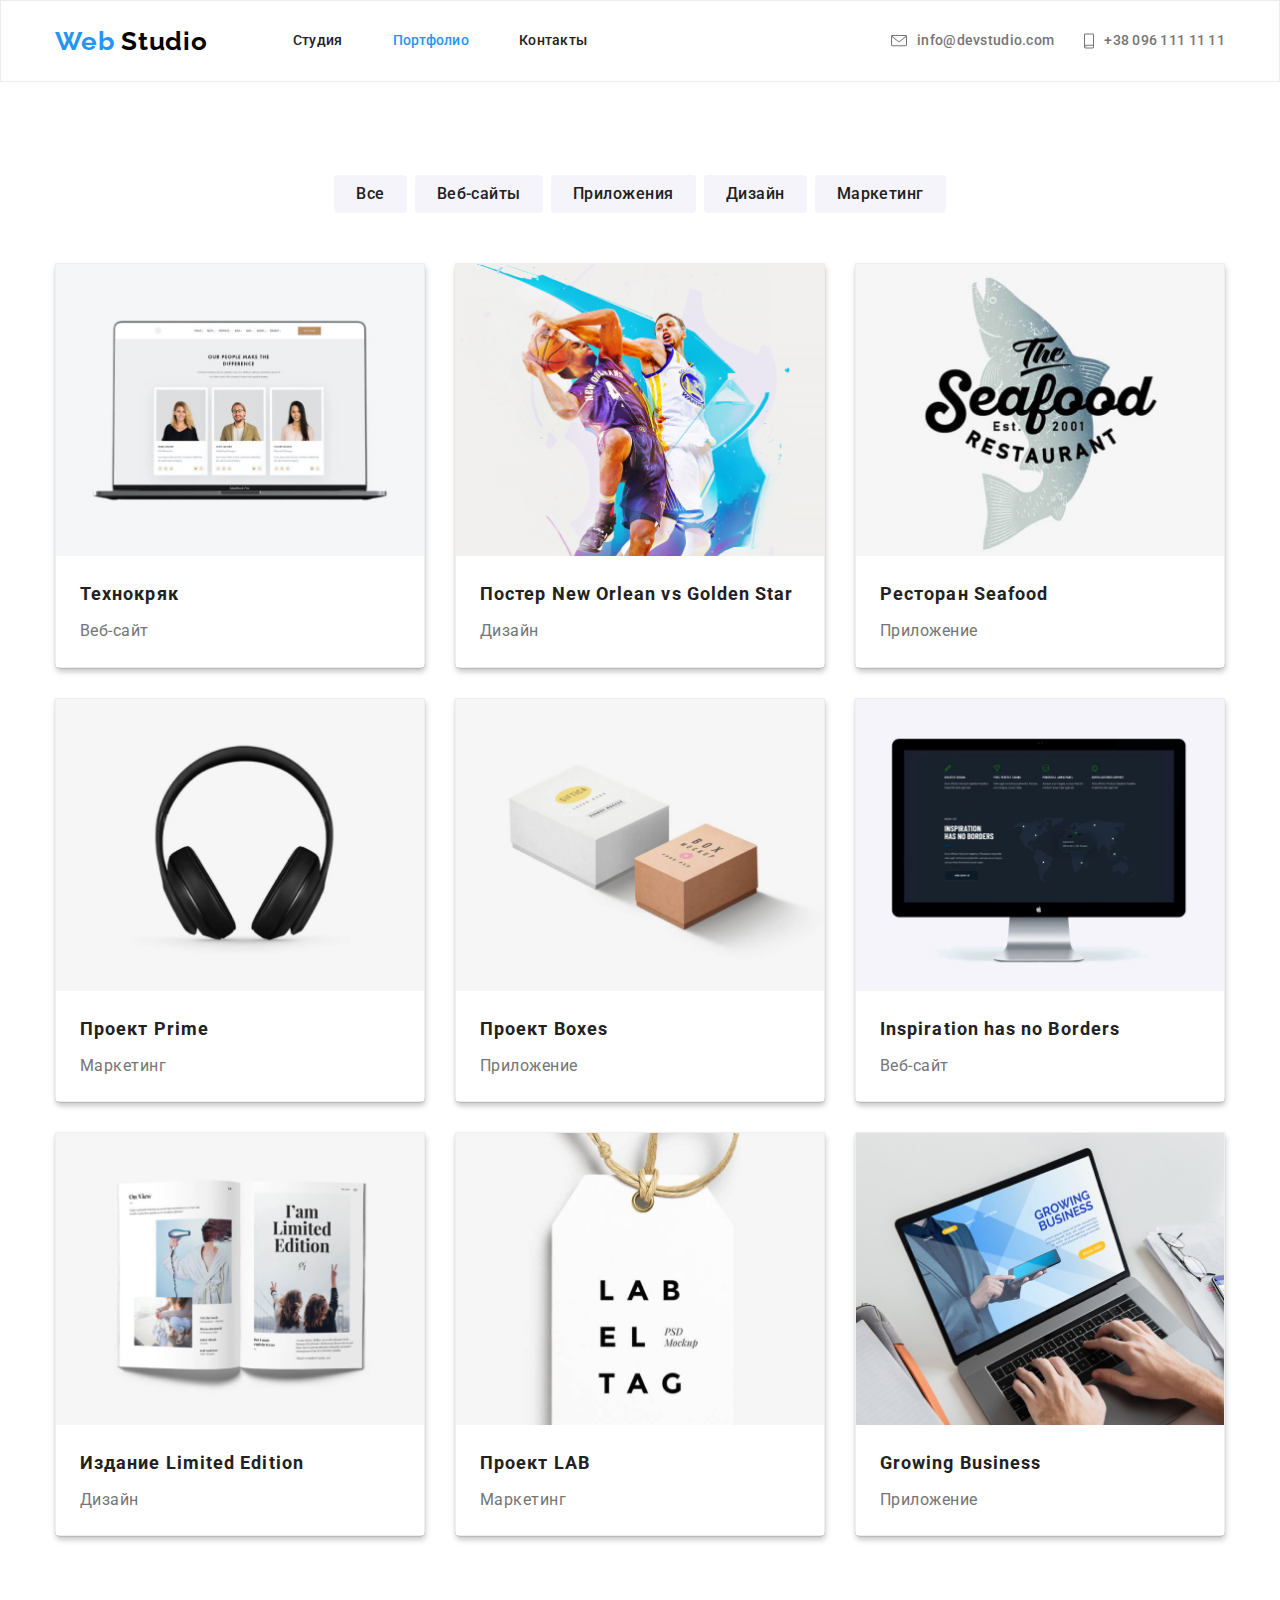
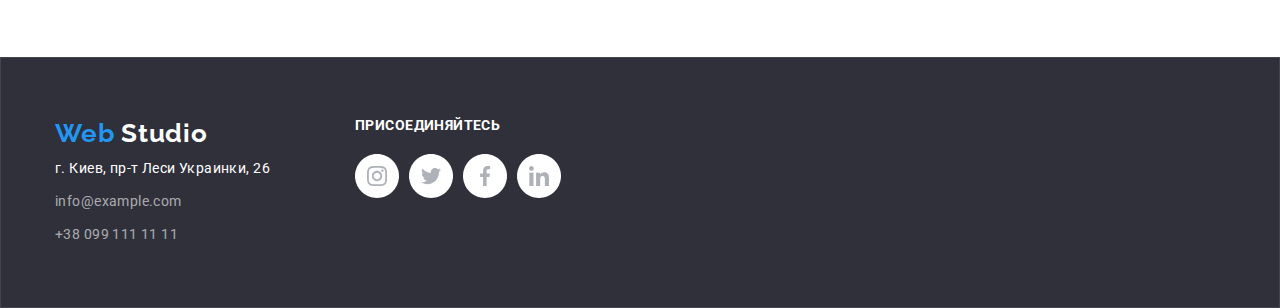
==== portfolio.html @ 7e06c89c "ДЗ - 4" ====
<!DOCTYPE html>
<html lang="ru">
  <head>
    <meta charset="UTF-8" />
    <meta name="viewport" content="Portfolio" />
    <title>Web Studio</title>
    <link
      href="https://fonts.googleapis.com/css2?family=Raleway:wght@700&family=Roboto:wght@400;500;700;900&display=swap"
      rel="stylesheet"
    />
    <link rel="stylesheet" href="./css/normalize.css" />
    <link rel="stylesheet" href="./css/styles.css" />
    <link
      href="https://fonts.googleapis.com/css2?family=Raleway:wght@700&family=Roboto:wght@400;500;700;900&display=swap"
      rel="stylesheet"
    />
  </head>

  <body>
    <!--ШАПКА САЙТА-->
    <header class="portfolio-header header">
      <div class="container">
        <nav class="navigation">
          <a class="logo link" href="./index.html" aria-label="Логотип"
            ><span>Web </span>Studio</a
          >
          <ul class="navigation-list list">
            <li class="navigation-list-item">
              <a class="navigation-list-link link" href="./index.html"
                >Студия</a
              >
            </li>
            <li class="navigation-list-item">
              <a
                class="navigation-list-link link current"
                href="./portfolio.html"
                >Портфолио</a
              >
            </li>
            <li class="navigation-list-item">
              <a class="navigation-list-link link" href="">Контакты</a>
            </li>
          </ul>
        </nav>
        <div class="header-utils">
          <img
            class="header-address-link"
            src="./images/header/envelope.svg"
            alt="конверт"
          />
          <a class="header-address link" href="mailto:info@devstudio.com"
            >info@devstudio.com</a
          >
          <img
            class="header-address-link"
            src="./images/header/smartphone.svg"
            alt="смартфон"
          />
          <a class="header-address link" href="tel:+380961111111"
            >+38 096 111 11 11</a
          >
        </div>
      </div>
    </header>
    <!--НАВИГАЦИЯ ПОРТФОЛИО-->
    <main>
      <div class="portfolio-nav container">
        <ul class="portfolio-nav-buttons list">
          <li class="nav-btn-list"><button class="nav-btn">Все</button></li>
          <li class="nav-btn-list">
            <button class="nav-btn">Веб-сайты</button>
          </li>
          <li class="nav-btn-list">
            <button class="nav-btn">Приложения</button>
          </li>
          <li class="nav-btn-list"><button class="nav-btn">Дизайн</button></li>
          <li class="nav-btn-list">
            <button class="nav-btn">Маркетинг</button>
          </li>
        </ul>
      </div>
      <!--ПОРТФОЛИО-->
      <section class="portfolio">
        <div class="container">
          <h1 class="title" hidden>ПОРТФОЛИО</h1>
          <ul class="portfolio-list list">
            <li class="portfolio-list-item">
              <a class="link" href="">
                <img
                  class="portfolio-img"
                  src="./images/portfolio-pic/portfolio-pic-1.jpg"
                  alt="открытый ноутбук"
                  width="370"
                  height="294"
                />
                <div class="card-content">
                  <h2 class="portfolio-title">Технокряк</h2>
                  <p class="portfolio-subtitle">Веб-сайт</p>
                  <p class="portfolio-text" hidden>
                    Технокряк это современная площадка распространения
                    коронавируса. Компании используют эту платформу для
                    цифрового шпионажа и атак на защищённые сервера конкурентов.
                  </p>
                </div>
              </a>
            </li>
            <li class="portfolio-list-item">
              <a class="link" href="">
                <img
                  class="portfolio-img"
                  src="./images/portfolio-pic/portfolio-pic-2.jpg"
                  alt="два баскетболиста борятся за мяч"
                  width="370"
                  height="294"
                />
                <div class="card-content">
                  <h2 class="portfolio-title">
                    Постер New Orlean vs Golden Star
                  </h2>
                  <p class="portfolio-subtitle">Дизайн</p>
                  <p class="portfolio-text"></p>
                </div>
              </a>
            </li>
            <li class="portfolio-list-item">
              <a class="link" href="">
                <img
                  class="portfolio-img"
                  src="./images/portfolio-pic/portfolio-pic-3.jpg"
                  alt="рыба логотип ресторана"
                  width="370"
                  height="294"
                />
                <div class="card-content">
                  <h2 class="portfolio-title">Ресторан Seafood</h2>
                  <p class="portfolio-subtitle">Приложение</p>
                  <p class="portfolio-text"></p>
                </div>
              </a>
            </li>
            <li class="portfolio-list-item">
              <a class="link" href="">
                <img
                  class="portfolio-img"
                  src="./images/portfolio-pic/portfolio-pic-4.jpg"
                  alt="наушники"
                  width="370"
                  height="294"
                />
                <div class="card-content">
                  <h2 class="portfolio-title">Проект Prime</h2>
                  <p class="portfolio-subtitle">Маркетинг</p>
                  <p class="portfolio-text"></p>
                </div>
              </a>
            </li>
            <li class="portfolio-list-item">
              <a class="link" href="">
                <img
                  class="portfolio-img"
                  src="./images/portfolio-pic/portfolio-pic-5.jpg"
                  alt="две коробочки"
                  width="370"
                  height="294"
                />
                <div class="card-content">
                  <h2 class="portfolio-title">Проект Boxes</h2>
                  <p class="portfolio-subtitle">Приложение</p>
                  <p class="portfolio-text"></p>
                </div>
              </a>
            </li>
            <li class="portfolio-list-item">
              <a class="link" href="">
                <img
                  class="portfolio-img"
                  src="./images/portfolio-pic/portfolio-pic-6.jpg"
                  alt="монитор компьютера"
                  width="370"
                  height="294"
                />
                <div class="card-content">
                  <h2 class="portfolio-title">Inspiration has no Borders</h2>
                  <p class="portfolio-subtitle">Веб-сайт</p>
                  <p class="portfolio-text"></p>
                </div>
              </a>
            </li>
            <li class="portfolio-list-item">
              <a class="link" href="">
                <img
                  class="portfolio-img"
                  src="./images/portfolio-pic/portfolio-pic-7.jpg"
                  alt="открытая книга с иллюстрациями"
                  width="370"
                  height="294"
                />
                <div class="card-content">
                  <h2 class="portfolio-title">Издание Limited Edition</h2>
                  <p class="portfolio-subtitle">Дизайн</p>
                  <p class="portfolio-text"></p>
                </div>
              </a>
            </li>
            <li class="portfolio-list-item">
              <a class="link" href="">
                <img
                  class="portfolio-img"
                  src="./images/portfolio-pic/portfolio-pic-8.jpg"
                  alt="ярлычек"
                  width="370"
                  height="294"
                />
                <div class="card-content">
                  <h2 class="portfolio-title">Проект LAB</h2>
                  <p class="portfolio-subtitle">Маркетинг</p>
                  <p class="portfolio-text"></p>
                </div>
              </a>
            </li>
            <li class="portfolio-list-item">
              <a class="link" href="">
                <img
                  class="portfolio-img"
                  src="./images/portfolio-pic/portfolio-pic-9.jpg"
                  alt="ноутбук на котором печатают"
                  width="370"
                  height="294"
                />
                <div class="card-content">
                  <h2 class="portfolio-title">Growing Business</h2>
                  <p class="portfolio-subtitle">Приложение</p>
                  <p class="portfolio-text"></p>
                </div>
              </a>
            </li>
          </ul>
        </div>
      </section>
    </main>
    <!--ПОДВАЛ-->
    <footer class="footer">
      <div class="footer-container container">
        <div class="footer-section">
          <a class="footer-logo link" href="./index.html" aria-label="Логотип"
            ><span>Web </span>Studio</a
          >
          <address class="footer-address">
            <ul class="footer-address-list list">
              <li class="footer-address-item">
                <a
                  class="address-link link"
                  href="https://goo.gl/maps/X2qzdD9U5p8vsnmn8"
                  target="_blank"
                  >г. Киев, пр-т Леси Украинки, 26</a
                >
              </li>
              <li class="footer-address-item">
                <a
                  class="footer-addres-link link"
                  href="mailto:info@example.com"
                  >info@example.com</a
                >
              </li>
              <li class="footer-address-item">
                <a class="footer-addres-link link" href="tel:+380991111111"
                  >+38 099 111 11 11</a
                >
              </li>
            </ul>
          </address>
        </div>
        <div class="footer-utils">
          <b class="footer-subtitle">присоединяйтесь</b>
          <ul class="footer-links-list list">
            <li class="footer-social-links">
              <a href="" aria-label="иконка инстаграма">
                <img src="./images/social-icons/instagram.svg" alt="instagram"
              /></a>
            </li>
            <li class="footer-social-links">
              <a href="" aria-label="иконка твиттера">
                <img src="./images/social-icons/twitter.svg" alt="twitter" />
              </a>
            </li>
            <li class="footer-social-links">
              <a href="" aria-label="иконка фейсбука"
                ><img src="./images/social-icons/facebook.svg" alt="" />
              </a>
            </li>
            <li class="footer-social-links">
              <a href="" aria-label="иконка линкедина"
                ><img src="./images/social-icons/linkedin.svg" alt="" />
              </a>
            </li>
          </ul>
        </div>
      </div>
    </footer>
  </body>
</html>
---- css/styles.css ----
/* шрифты: 
Raleway - bold
Roboto - bold
Roboto - medium
Roboto - black
Roboto - regular
*/

/* 
Синий:
color: #2196F3;
Черный:
color: #000000;
color: #212121;
Серый:
color: #757575;
Белый:
color: #FFFFFF; 
*/

/* * {
  outline: 2px solid tomato;
} */

html {
  box-sizing: border-box;
}

*,
*::before,
*::after {
  box-sizing: inherit;
}

:root {
  --primary-text-color: #757575;
  --title-text-color: #212121;
  --accent-color: #2196f3;
  --logo-text-color: #000000;
  --secondary-text-color: #ffffff;
  --background: #f5f4fa;
}

body {
  margin: 0;
  /* background-color: #e5e5e5; */
  font-family: "Roboto", sans-serif;
  font-size: 14px;
  color: var(--primary-text-color);
}

h1,
h2,
h3,
h4,
h5,
h6,
p {
  margin: 0px;
}

img {
  display: block;
  max-width: 100%;
  height: auto;
}

.link {
  text-decoration: none;
  display: block;
}

.list {
  list-style: none;
  margin: 0;
  padding: 0;
}

.section {
  padding-top: 94px;
  padding-bottom: 94px;
}

.container {
  width: 1200px;
  padding-left: 15px;
  padding-right: 15px;
  margin-left: auto;
  margin-right: auto;
}

.title {
  margin-bottom: 50px;
}

/*  ШАПКА САЙТА */

.header {
  border: 1px solid #ececec;
}

.header .container {
  display: flex;
  align-items: center;
  justify-content: space-between;
}

.header-utils {
  display: flex;
  margin-left: auto;
}

.navigation {
  display: flex;
  align-items: center;
}

.navigation-list {
  display: flex;
}

.navigation-list-item:not(:last-child) {
  margin-right: 50px;
}

.navigation-list-link {
  padding-top: 32px;
  padding-bottom: 32px;
}

.header-address:not(:last-child) {
  margin-right: 30px;
}

.header-address-link:not(:last-child) {
  margin-right: 10px;
}

.logo {
  font-family: "Raleway";
  font-weight: 700;
  font-size: 26px;
  line-height: 1.19;
  /* identical to box height */
  letter-spacing: 0.03em;
  color: var(--logo-text-color);
  margin-right: 85px;
}

.logo > span {
  color: var(--accent-color);
}

.navigation-list-link,
.header-address {
  font-weight: 500;
  font-size: 14px;
  line-height: 1.14;
  letter-spacing: 0.02em;
  color: var(--title-text-color);
}

.navigation-list-link:hover,
.navigation-list-link:focus,
.header-address:hover,
.header-address:focus {
  color: var(--accent-color);
}

.navigation-list .link.current {
  color: var(--accent-color);
}

.header-address {
  color: var(--primary-text-color);
}

/* ПОРТФОЛИО */

/* .portfolio-header {
  margin-bottom: 66px;
} */

.portfolio-nav {
  padding-top: 93px;
  padding-bottom: 50px;
}

.nav-btn {
  font-weight: 500;
  font-size: 16px;
  line-height: 1.63;
  /* identical to box height, or 162% */
  text-align: center;
  letter-spacing: 0.03em;
  color: var(--title-text-color);
  background: var(--background);
  border-radius: 4px;
  border-style: none;
  padding: 6px 22px;
}

.nav-btn-list:not(:last-child) {
  margin-right: 8px;
}

.portfolio-nav-buttons {
  display: flex;
  justify-content: center;
}

.portfolio-list {
  display: flex;
  flex-wrap: wrap;
  padding-bottom: 121px;
}

.portfolio-list-item {
  margin-right: 30px;
  margin-bottom: 30px;
  background: var(--secondary-text-color);
  border: 1px solid #eeeeee;
  box-sizing: border-box;

  box-shadow: 1px 4px 6px rgba(0, 0, 0, 0.16), 0px 4px 4px rgba(0, 0, 0, 0.06),
    0px 1px 1px rgba(0, 0, 0, 0.12);
  border-bottom-right-radius: 5px;
  border-bottom-left-radius: 5px;
  width: calc((100% - 60px) / 3);
}

.portfolio-list-item:nth-child(3n) {
  margin-right: 0px;
}

.portfolio-list-item:nth-last-child(-n + 3) {
  margin-bottom: 0px;
}

.card-content {
  background: var(--secondary-text-color);
  padding-top: 20px;
  padding-right: 24px;
  padding-bottom: 20px;
  padding-left: 24px;
}

.portfolio-title {
  font-weight: 700;
  font-size: 18px;
  line-height: 2;
  /* identical to box height, or 200% */
  letter-spacing: 0.06em;
  color: var(--title-text-color);
  padding-bottom: 4px;
}

.portfolio-subtitle {
  font-weight: 400;
  font-size: 16px;
  line-height: 1.88;
  /* identical to box height, or 187% */
  letter-spacing: 0.03em;

  color: var(--primary-text-color);
}

.portfolio-text {
  font-weight: 400;
  font-size: 18px;
  line-height: 1.56;
  /* or 156% */
  letter-spacing: 0.03em;

  color: var(--secondary-text-color);
}

/* HERO СЕКЦИЯ */

.hero {
  padding-top: 200px;
  padding-bottom: 200px;
  /* временный background */
  background: var(--background);
}

.hero-title {
  font-weight: 900;
  font-size: 44px;
  line-height: 1.36;
  /* or 136% */
  text-align: center;
  letter-spacing: 0.06em;
  text-transform: uppercase;
  color: var(--secondary-text-color);
  margin-bottom: 30px;
}

.modal-btn {
  font-weight: 700;
  font-size: 16px;
  line-height: 1.88;
  /* identical to box height, or 187% */
  display: block;
  align-items: center;
  text-align: center;
  letter-spacing: 0.06em;
  color: var(--secondary-text-color);
  background-color: var(--accent-color);
  box-shadow: 0px 4px 4px rgba(0, 0, 0, 0.15);
  border-radius: 4px;
  border: none;
  margin: auto;
  padding: 10px 32px;
}

/* О НАС */
.about-work-list {
  display: flex;
}

.about-work-list-item:not(:last-child) {
  margin-right: 30px;
}

.about-work-icon {
  margin-bottom: 30px;
}

.subtitle {
  font-weight: 700;
  font-size: 14px;
  line-height: 1.14;
  letter-spacing: 0.03em;
  text-transform: uppercase;
  color: var(--title-text-color);
  margin-bottom: 10px;
}

.description {
  font-weight: 400;
  font-size: 14px;
  line-height: 1.71;
  letter-spacing: 0.03em;
  color: var(--primary-text-color);
}

/* ЧЕМ МЫ ЗАНИМАЕМСЯ */

.about-us-list {
  display: flex;
}

.about-us-list-item:not(:last-child) {
  margin-right: 30px;
}

.title {
  font-weight: 700;
  font-size: 36px;
  line-height: 1.17;
  text-align: center;
  letter-spacing: 0.03em;
  color: var(--title-text-color);
}

.about-subtitle {
  font-weight: 700;
  font-size: 14px;
  line-height: 1.14;
  text-align: center;
  letter-spacing: 0.03em;
  text-transform: uppercase;
  color: var(--secondary-text-color);
}

/* НАША КОМАНДА */

.team-section {
  background: var(--background);
}

.team-section-list {
  display: flex;
}

.social-links {
  display: flex;
  justify-content: center;
  padding-left: 32px;
  padding-right: 32px;
  padding-bottom: 24px;
}

.team-section-list-item {
  background: var(--secondary-text-color);
  /* material shadow v1 */
  box-shadow: 0px 2px 1px rgba(0, 0, 0, 0.2), 0px 1px 1px rgba(0, 0, 0, 0.14),
    0px 1px 3px rgba(0, 0, 0, 0.12);
  border-radius: 0px 0px 4px 4px;
}

.team-section-list-item:not(:last-child) {
  margin-right: 30px;
}

.social-links-item:not(:last-child) {
  margin-right: 10px;
}

/* 
Ховер и фокус для социальных иконок "НАШЕЙ КОМАНДЫ"

.social-links-item:hover,
.social-links-item:focus {
  color: var(--accent-color);
} */

.team-subtitle {
  font-weight: 500;
  font-size: 16px;
  line-height: 1.19;
  /* identical to box height */
  text-align: center;
  letter-spacing: 0.03em;
  color: var(--title-text-color);
  margin-top: 30px;
  margin-bottom: 10px;
}

.team-description {
  font-weight: 400;
  font-size: 16px;
  line-height: 1.19;
  /* identical to box height */
  text-align: center;
  letter-spacing: 0.03em;
  color: var(--primary-text-color);
  margin-bottom: 16px;
}

.social-links-item:hover,
.social-links-item:focus {
  color: var(--accent-color);
}

/* ПОСТОЯННЫЕ КЛИЕНТЫ */

.client-list {
  display: flex;
}

.client-list-item {
  display: flex;
  justify-content: center;
  align-items: center;
  width: 170px;
  height: 90px;
  border: 1px solid #afb1b8;
  box-sizing: border-box;
  border-radius: 4px;
}

.client-list-item:not(:last-child) {
  margin-right: 30px;
}

.client-list-item:hover,
.client-list-item:focus {
  color: var(--accent-color);
}

/*не понимаю почему не работают ховер и фокус для клиентов*/

/* ПОДВАЛ */

.footer {
  background: #2f303a;
  border: 1px solid rgba(255, 255, 255, 0.1);
}

.footer-logo {
  font-family: "Raleway";
  font-weight: 700;
  font-size: 26px;
  line-height: 1.19;
  /* identical to box height */
  letter-spacing: 0.03em;
  color: var(--secondary-text-color);
  margin-bottom: 8px;
}

.footer-logo > span {
  color: var(--accent-color);
}

.footer-address-item .address-link {
  font-family: Roboto;
  font-style: normal;
  font-weight: 400;
  font-size: 14px;
  line-height: 1.71;
  /* or 171% */
  letter-spacing: 0.03em;
  color: var(--secondary-text-color);
}

.footer-address-item:not(:last-child) {
  margin-bottom: 9px;
}

.footer-addres-link {
  font-family: Roboto;
  font-style: normal;
  font-weight: normal;
  font-size: 14px;
  line-height: 1.71;
  /* or 171% */
  letter-spacing: 0.03em;
  color: rgba(255, 255, 255, 0.6);
}

.footer-addres-link:not(:last-child) {
  margin-bottom: 9px;
}

.footer-subtitle {
  display: flex;
  font-weight: 700;
  font-size: 14px;
  line-height: 1.14;
  letter-spacing: 0.03em;
  text-transform: uppercase;
  color: var(--secondary-text-color);
  margin-bottom: 20px;
}

.footer-container {
  display: flex;
  padding-bottom: 60px;
  padding-top: 60px;
}

.footer-links-list {
  display: flex;
}

.footer-section {
  margin-right: 85px;
}

.footer-social-links:not(:last-child) {
  margin-right: 10px;
  /* background: rgba(255, 255, 255, 0.1); */
}

.footer-social-links:hover,
.footer-social-links:focus {
  color: var(--accent-color);
}
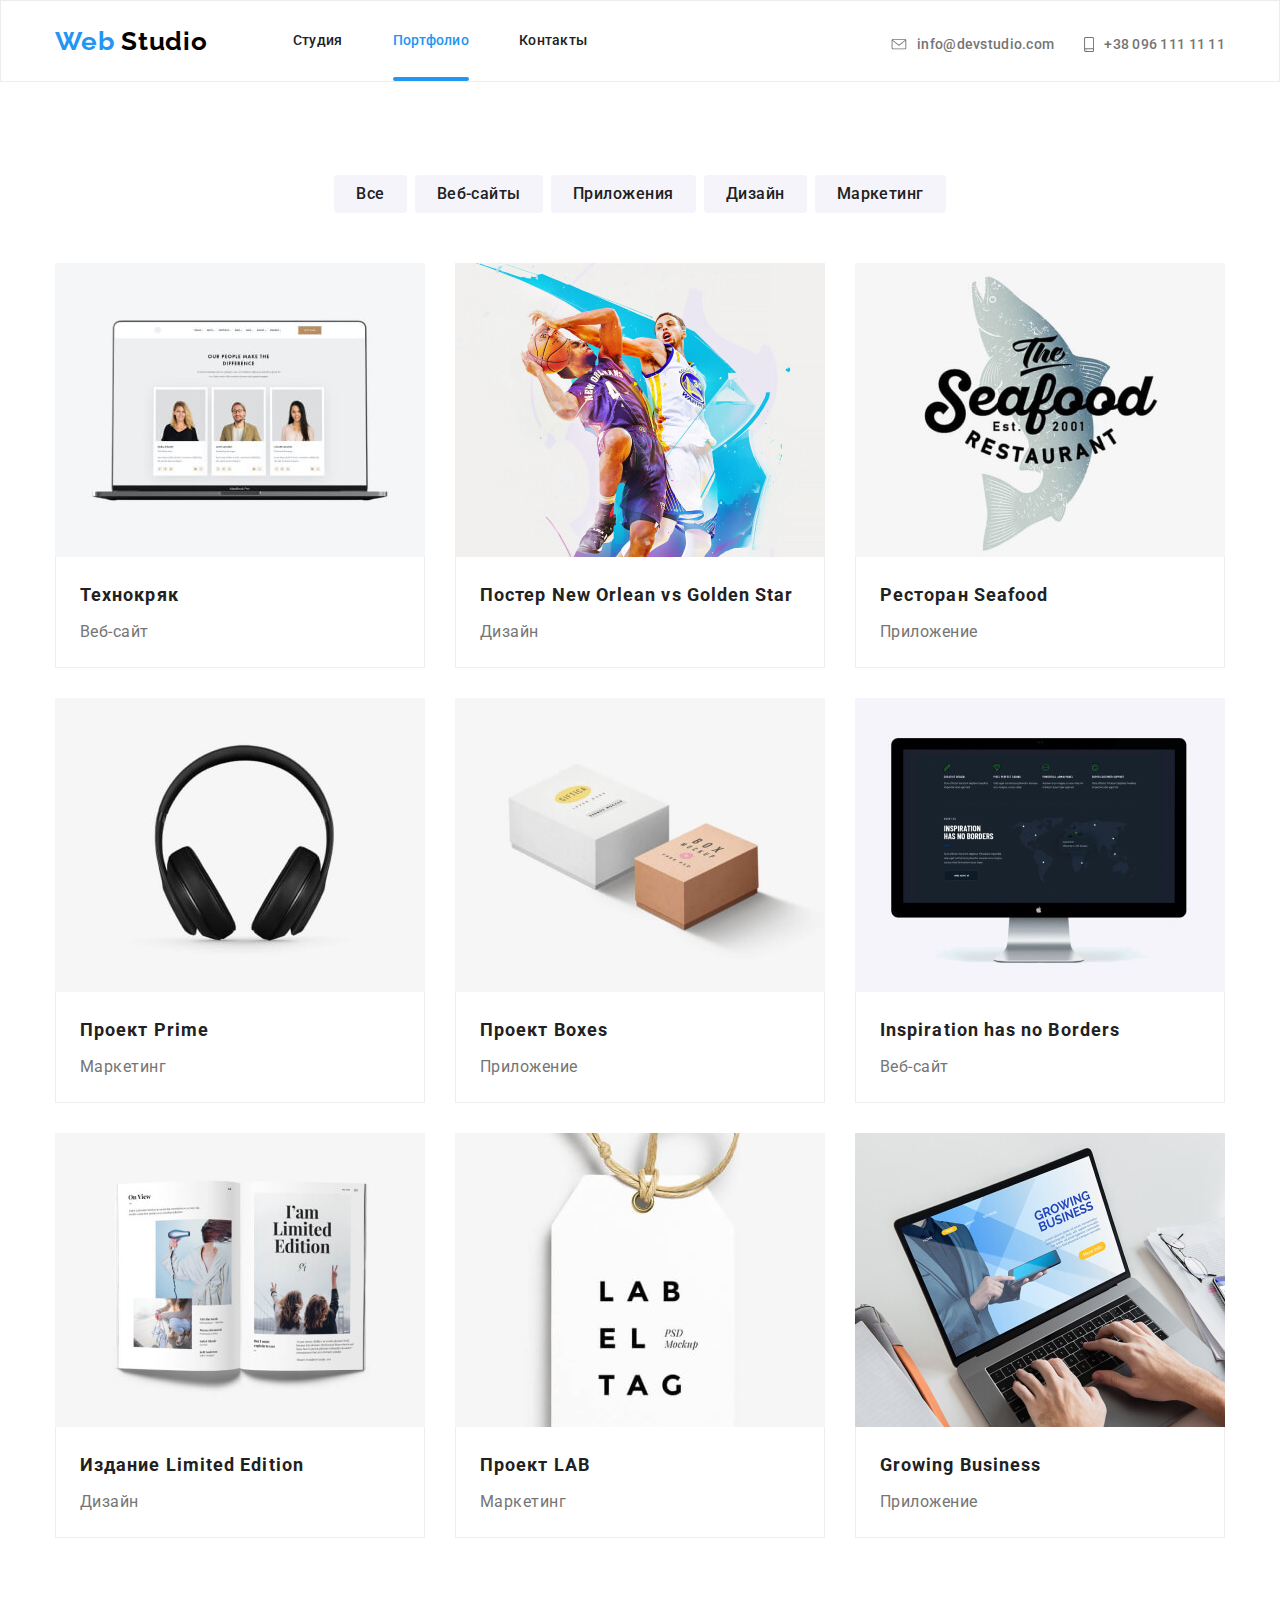
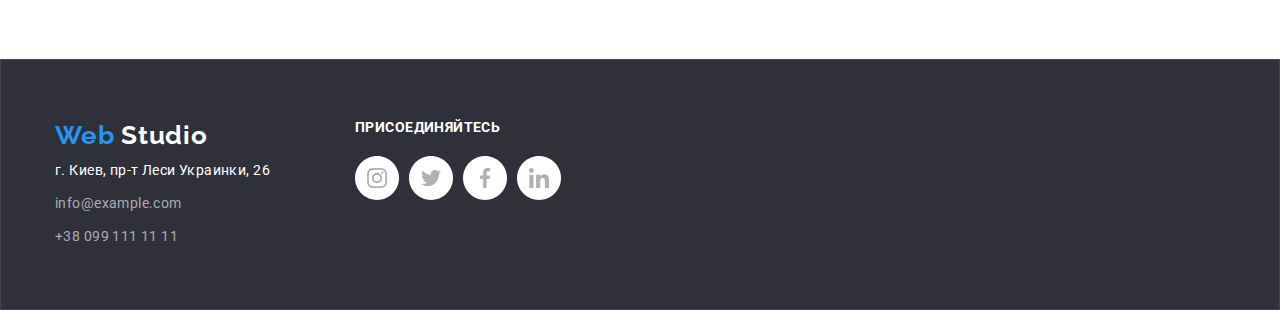
==== commit 39a5b5b5: "ДЗ - 4" ====
--- a/portfolio.html
+++ b/portfolio.html
@@ -42,24 +42,35 @@
             </li>
           </ul>
         </nav>
-        <div class="header-utils">
-          <img
-            class="header-address-link"
-            src="./images/header/envelope.svg"
-            alt="конверт"
-          />
-          <a class="header-address link" href="mailto:info@devstudio.com"
-            >info@devstudio.com</a
-          >
-          <img
-            class="header-address-link"
-            src="./images/header/smartphone.svg"
-            alt="смартфон"
-          />
-          <a class="header-address link" href="tel:+380961111111"
-            >+38 096 111 11 11</a
-          >
-        </div>
+        <ul class="header-address">
+          <li class="header-address-list link">
+            <!-- <img
+                    class="header-address-link"
+                    src="./images/header/envelope.svg"
+                    alt="конверт"
+                  /> -->
+
+            <a href="mailto:info@devstudio.com">
+              <svg class="header-icon-envelope">
+                <use href="./images/sprite.svg#envelope"></use>
+              </svg>
+              info@devstudio.com
+            </a>
+          </li>
+          <li class="header-address-list link">
+            <!-- <img
+                    class="header-address-link"
+                    src="./images/header/smartphone.svg"
+                    alt="смартфон"
+                  /> -->
+            <a href="tel:+380961111111">
+              <svg class="header-icon-phone">
+                <use href="./images/sprite.svg#smartphone"></use>
+              </svg>
+              +38 096 111 11 11
+            </a>
+          </li>
+        </ul>
       </div>
     </header>
     <!--НАВИГАЦИЯ ПОРТФОЛИО-->
--- a/css/styles.css
+++ b/css/styles.css
@@ -30,6 +30,8 @@
 *::before,
 *::after {
   box-sizing: inherit;
+  margin: 0;
+  padding: 0;
 }
 
 :root {
@@ -39,6 +41,7 @@
   --logo-text-color: #000000;
   --secondary-text-color: #ffffff;
   --background: #f5f4fa;
+  --social-links-color: #afb1b8;
 }
 
 body {
@@ -65,6 +68,10 @@
   height: auto;
 }
 
+a {
+  text-decoration: none;
+}
+
 .link {
   text-decoration: none;
   display: block;
@@ -95,17 +102,13 @@
 
 /*  ШАПКА САЙТА */
 
-.header {
-  border: 1px solid #ececec;
-}
-
 .header .container {
   display: flex;
   align-items: center;
   justify-content: space-between;
 }
 
-.header-utils {
+.header-address {
   display: flex;
   margin-left: auto;
 }
@@ -125,10 +128,46 @@
 
 .navigation-list-link {
   padding-top: 32px;
-  padding-bottom: 32px;
-}
-
-.header-address:not(:last-child) {
+  /* padding-bottom: 32px; */
+}
+
+.header-address-list a {
+  display: flex;
+  color: var(--primary-text-color);
+  padding-top: 32px;
+  padding-bottom: 25px;
+  align-items: center;
+}
+
+.header-address-list a:hover,
+.header-address-list a:focus,
+.header-address-list:hover .header-icon-envelope,
+.header-address-list:focus .header-icon-envelope,
+.header-address-list:hover .header-icon-phone,
+.header-address-list:focus .header-icon-phone {
+  color: var(--accent-color);
+  fill: var(--accent-color);
+}
+
+.header-icon-envelope {
+  width: 16px;
+  height: 11px;
+  margin-right: 10px;
+  margin-bottom: 0px;
+  margin-top: 0px;
+  fill: var(--primary-text-color);
+}
+
+.header-icon-phone {
+  width: 10px;
+  height: 15px;
+  margin-right: 10px;
+  margin-bottom: 0px;
+  margin-top: 0px;
+  fill: var(--primary-text-color);
+}
+
+.header-address-list:not(:last-child) {
   margin-right: 30px;
 }
 
@@ -161,9 +200,7 @@
 }
 
 .navigation-list-link:hover,
-.navigation-list-link:focus,
-.header-address:hover,
-.header-address:focus {
+.navigation-list-link:focus {
   color: var(--accent-color);
 }
 
@@ -175,11 +212,22 @@
   color: var(--primary-text-color);
 }
 
+.link.current::after {
+  display: block;
+  content: "";
+  width: 100%;
+  height: 4px;
+  background: var(--accent-color);
+  /* margin-right: auto;
+  margin-left: auto; */
+  border-radius: 2px;
+  margin-top: 28px;
+}
+
 /* ПОРТФОЛИО */
-
-/* .portfolio-header {
-  margin-bottom: 66px;
-} */
+.portfolio-header {
+  border: 1px solid #ececec;
+}
 
 .portfolio-nav {
   padding-top: 93px;
@@ -204,6 +252,14 @@
   margin-right: 8px;
 }
 
+.nav-btn-list .nav-btn:hover,
+.nav-btn-list .nav-btn:focus {
+  color: #ffffff;
+  background-color: var(--accent-color);
+  box-shadow: 0px 2px 2px rgba(0, 0, 0, 0.12), 0px 1px 2px rgba(0, 0, 0, 0.08),
+    0px 3px 1px rgba(0, 0, 0, 0.1);
+}
+
 .portfolio-nav-buttons {
   display: flex;
   justify-content: center;
@@ -219,11 +275,6 @@
   margin-right: 30px;
   margin-bottom: 30px;
   background: var(--secondary-text-color);
-  border: 1px solid #eeeeee;
-  box-sizing: border-box;
-
-  box-shadow: 1px 4px 6px rgba(0, 0, 0, 0.16), 0px 4px 4px rgba(0, 0, 0, 0.06),
-    0px 1px 1px rgba(0, 0, 0, 0.12);
   border-bottom-right-radius: 5px;
   border-bottom-left-radius: 5px;
   width: calc((100% - 60px) / 3);
@@ -235,6 +286,12 @@
 
 .portfolio-list-item:nth-last-child(-n + 3) {
   margin-bottom: 0px;
+}
+
+.portfolio-list-item:hover,
+.portfolio-list-item:focus {
+  box-shadow: 1px 4px 6px rgba(0, 0, 0, 0.16), 0px 4px 4px rgba(0, 0, 0, 0.06),
+    0px 1px 1px rgba(0, 0, 0, 0.12);
 }
 
 .card-content {
@@ -243,6 +300,8 @@
   padding-right: 24px;
   padding-bottom: 20px;
   padding-left: 24px;
+  border: 1px solid #eeeeee;
+  border-top: 0;
 }
 
 .portfolio-title {
@@ -281,7 +340,19 @@
   padding-top: 200px;
   padding-bottom: 200px;
   /* временный background */
-  background: var(--background);
+  /* background: var(--background);
+  display: block;
+  margin-left: auto;
+  margin-right: auto; */
+  background-image: linear-gradient(
+      rgba(47, 48, 58, 0.8),
+      rgba(47, 48, 58, 0.8)
+    ),
+    url(../images/header/header-img.jpg);
+  background-repeat: no-repeat;
+  background-size: cover;
+  background-color: var(--logo-text-color);
+  max-width: 1600px;
 }
 
 .hero-title {
@@ -315,6 +386,23 @@
 }
 
 /* О НАС */
+
+.about-us-bg {
+  display: flex;
+  background: var(--background);
+  height: 120px;
+  margin-bottom: 30px;
+  align-items: center;
+}
+
+.about-us-svg {
+  width: 70px;
+  height: 70px;
+  margin-left: auto;
+  margin-right: auto;
+  align-items: center;
+}
+
 .about-work-list {
   display: flex;
 }
@@ -372,6 +460,7 @@
   letter-spacing: 0.03em;
   text-transform: uppercase;
   color: var(--secondary-text-color);
+  background: rgba(47, 48, 58, 0.8);
 }
 
 /* НАША КОМАНДА */
@@ -408,12 +497,30 @@
   margin-right: 10px;
 }
 
-/* 
-Ховер и фокус для социальных иконок "НАШЕЙ КОМАНДЫ"
-
-.social-links-item:hover,
-.social-links-item:focus {
-  color: var(--accent-color);
+.card-social-list-link {
+  display: flex;
+  justify-content: center;
+  align-items: center;
+  width: 44px;
+  min-height: 44px;
+  border-radius: 50%;
+}
+
+.card-social-list-link:hover {
+  background-color: var(--accent-color);
+}
+
+.card-social-list-link:hover .icon-svg {
+  fill: #ffffff;
+}
+
+.icon-svg {
+  fill: var(--social-links-color);
+}
+
+/* .icon-svg:hover {
+  fill: var(--primary-text-color);
+  background-color: var(--secondary-text-color);
 } */
 
 .team-subtitle {
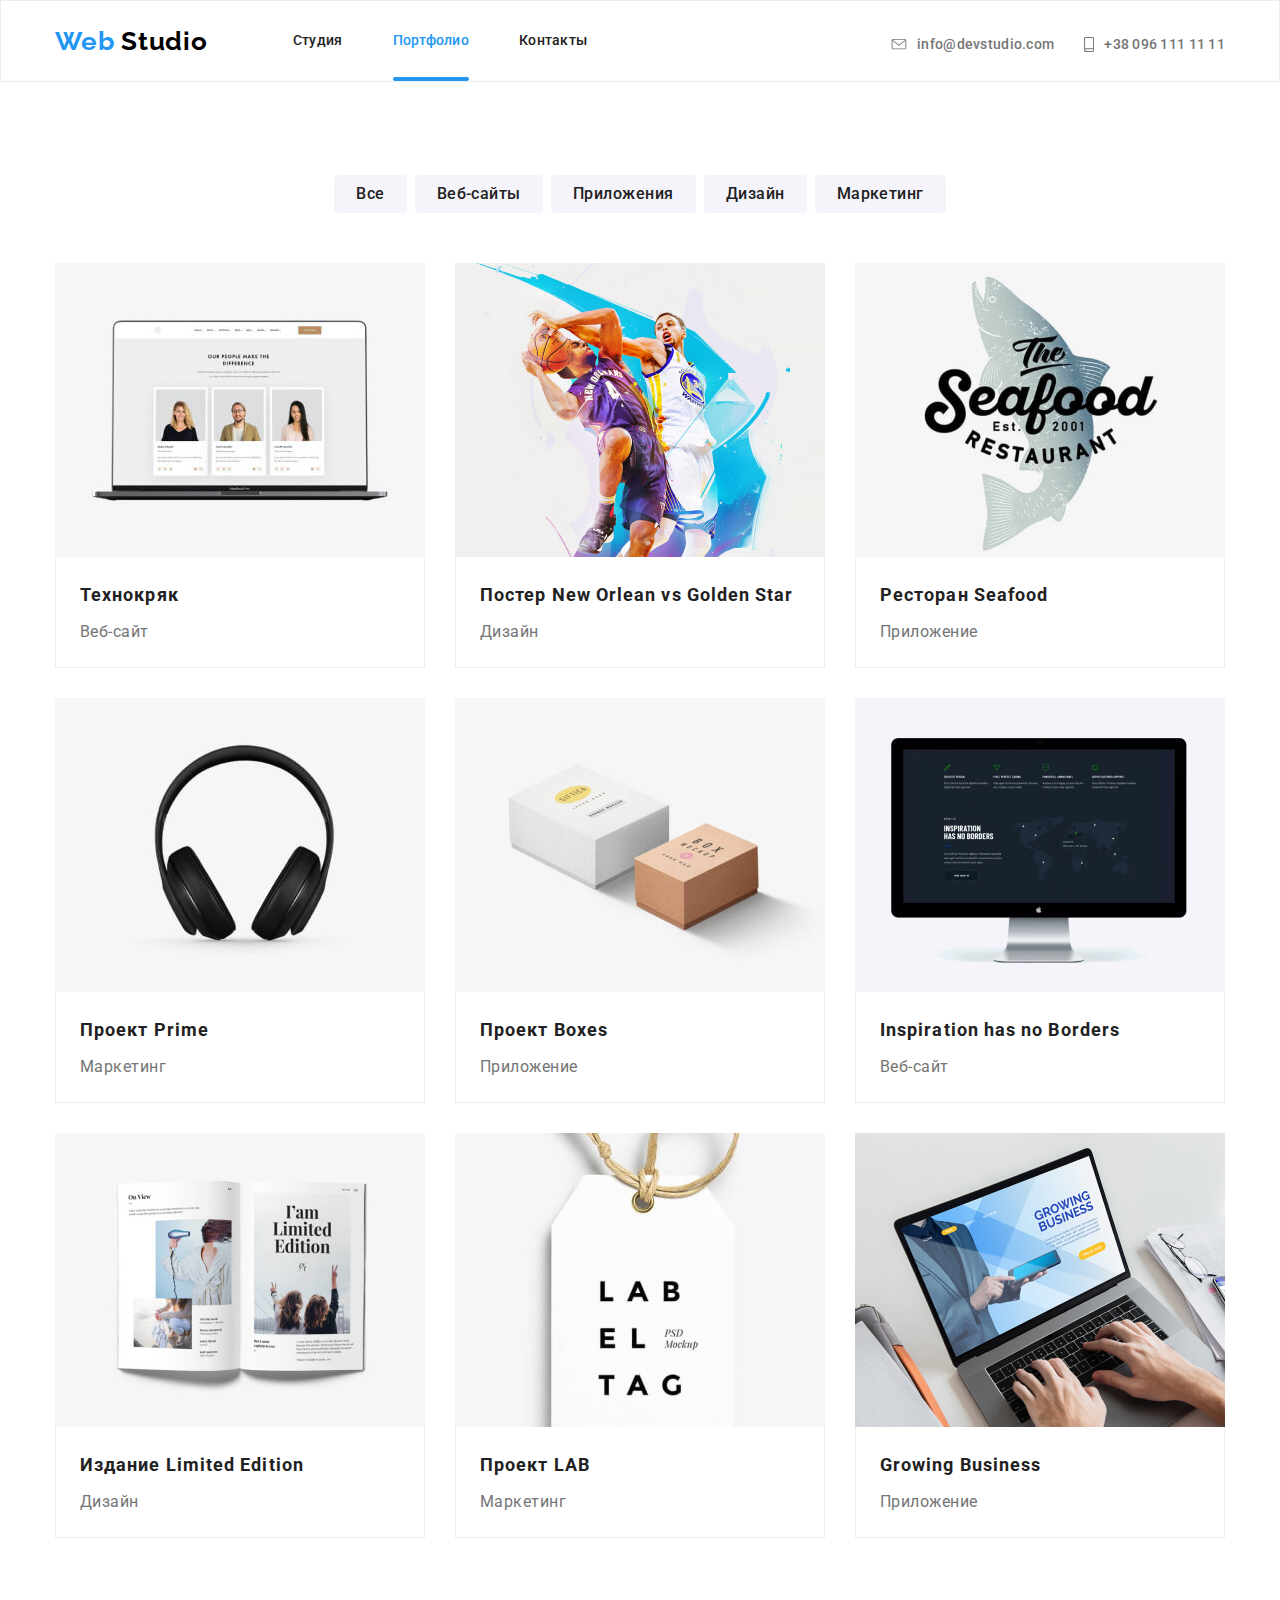
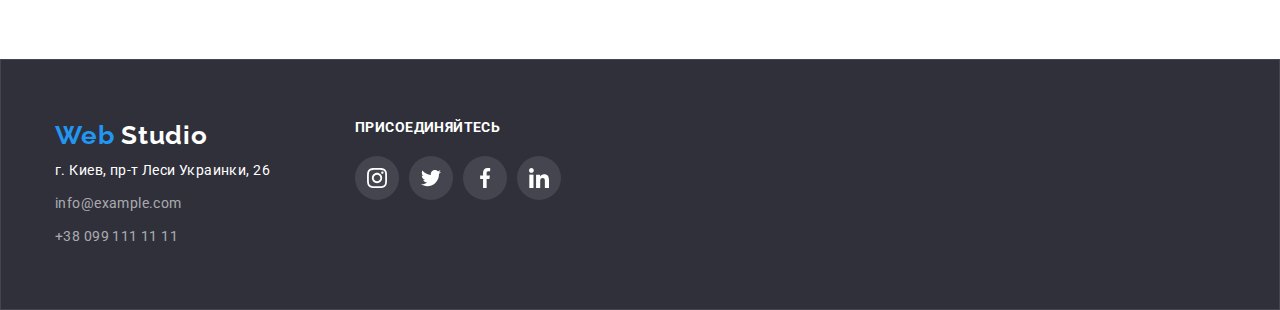
==== commit 92b09780: "ДЗ - 4" ====
--- a/portfolio.html
+++ b/portfolio.html
@@ -284,24 +284,48 @@
         <div class="footer-utils">
           <b class="footer-subtitle">присоединяйтесь</b>
           <ul class="footer-links-list list">
-            <li class="footer-social-links">
-              <a href="" aria-label="иконка инстаграма">
-                <img src="./images/social-icons/instagram.svg" alt="instagram"
-              /></a>
-            </li>
-            <li class="footer-social-links">
-              <a href="" aria-label="иконка твиттера">
-                <img src="./images/social-icons/twitter.svg" alt="twitter" />
-              </a>
-            </li>
-            <li class="footer-social-links">
-              <a href="" aria-label="иконка фейсбука"
-                ><img src="./images/social-icons/facebook.svg" alt="" />
-              </a>
-            </li>
-            <li class="footer-social-links">
-              <a href="" aria-label="иконка линкедина"
-                ><img src="./images/social-icons/linkedin.svg" alt="" />
+            <li>
+              <a
+                class="footer-social-links"
+                href=""
+                aria-label="иконка инстаграма"
+              >
+                <svg width="20px" height="20px">
+                  <use href="./images/sprite.svg#instagram"></use>
+                </svg>
+              </a>
+            </li>
+            <li>
+              <a
+                class="footer-social-links"
+                href=""
+                aria-label="иконка твиттера"
+              >
+                <svg width="20px" height="20px">
+                  <use href="./images/sprite.svg#twitter"></use>
+                </svg>
+              </a>
+            </li>
+            <li>
+              <a
+                class="footer-social-links"
+                href=""
+                aria-label="иконка фейсбука"
+              >
+                <svg width="20px" height="20px">
+                  <use href="./images/sprite.svg#facebook"></use>
+                </svg>
+              </a>
+            </li>
+            <li>
+              <a
+                class="footer-social-links"
+                href=""
+                aria-label="иконка линкедина"
+              >
+                <svg width="20px" height="20px">
+                  <use href="./images/sprite.svg#linkedin"></use>
+                </svg>
               </a>
             </li>
           </ul>
--- a/css/styles.css
+++ b/css/styles.css
@@ -41,7 +41,7 @@
   --logo-text-color: #000000;
   --secondary-text-color: #ffffff;
   --background: #f5f4fa;
-  --social-links-color: #afb1b8;
+  --social-icon-color: #afb1b8;
 }
 
 body {
@@ -511,11 +511,11 @@
 }
 
 .card-social-list-link:hover .icon-svg {
-  fill: #ffffff;
+  fill: var(--secondary-text-color);
 }
 
 .icon-svg {
-  fill: var(--social-links-color);
+  fill: var(--social-icon-color);
 }
 
 /* .icon-svg:hover {
@@ -557,7 +557,15 @@
   display: flex;
 }
 
-.client-list-item {
+.client-list-item:not(:last-child) {
+  margin-right: 30px;
+}
+
+.client-list-item-link {
+  fill: var(--social-icon-color);
+}
+
+.client-list-item-link {
   display: flex;
   justify-content: center;
   align-items: center;
@@ -568,13 +576,10 @@
   border-radius: 4px;
 }
 
-.client-list-item:not(:last-child) {
-  margin-right: 30px;
-}
-
-.client-list-item:hover,
-.client-list-item:focus {
-  color: var(--accent-color);
+.client-list-item-link:hover,
+.client-list-item-link:focus {
+  border: 1px solid var(--accent-color);
+  fill: var(--accent-color);
 }
 
 /*не понимаю почему не работают ховер и фокус для клиентов*/
@@ -656,12 +661,22 @@
   margin-right: 85px;
 }
 
-.footer-social-links:not(:last-child) {
+.footer-links-list li:not(:last-child) {
   margin-right: 10px;
-  /* background: rgba(255, 255, 255, 0.1); */
+}
+
+.footer-social-links {
+  display: flex;
+  width: 44px;
+  min-height: 44px;
+  justify-content: center;
+  align-items: center;
+  background-color: rgba(255, 255, 255, 0.1);
+  border-radius: 50%;
+  fill: var(--secondary-text-color);
 }
 
 .footer-social-links:hover,
 .footer-social-links:focus {
-  color: var(--accent-color);
-}
+  background-color: var(--accent-color);
+}
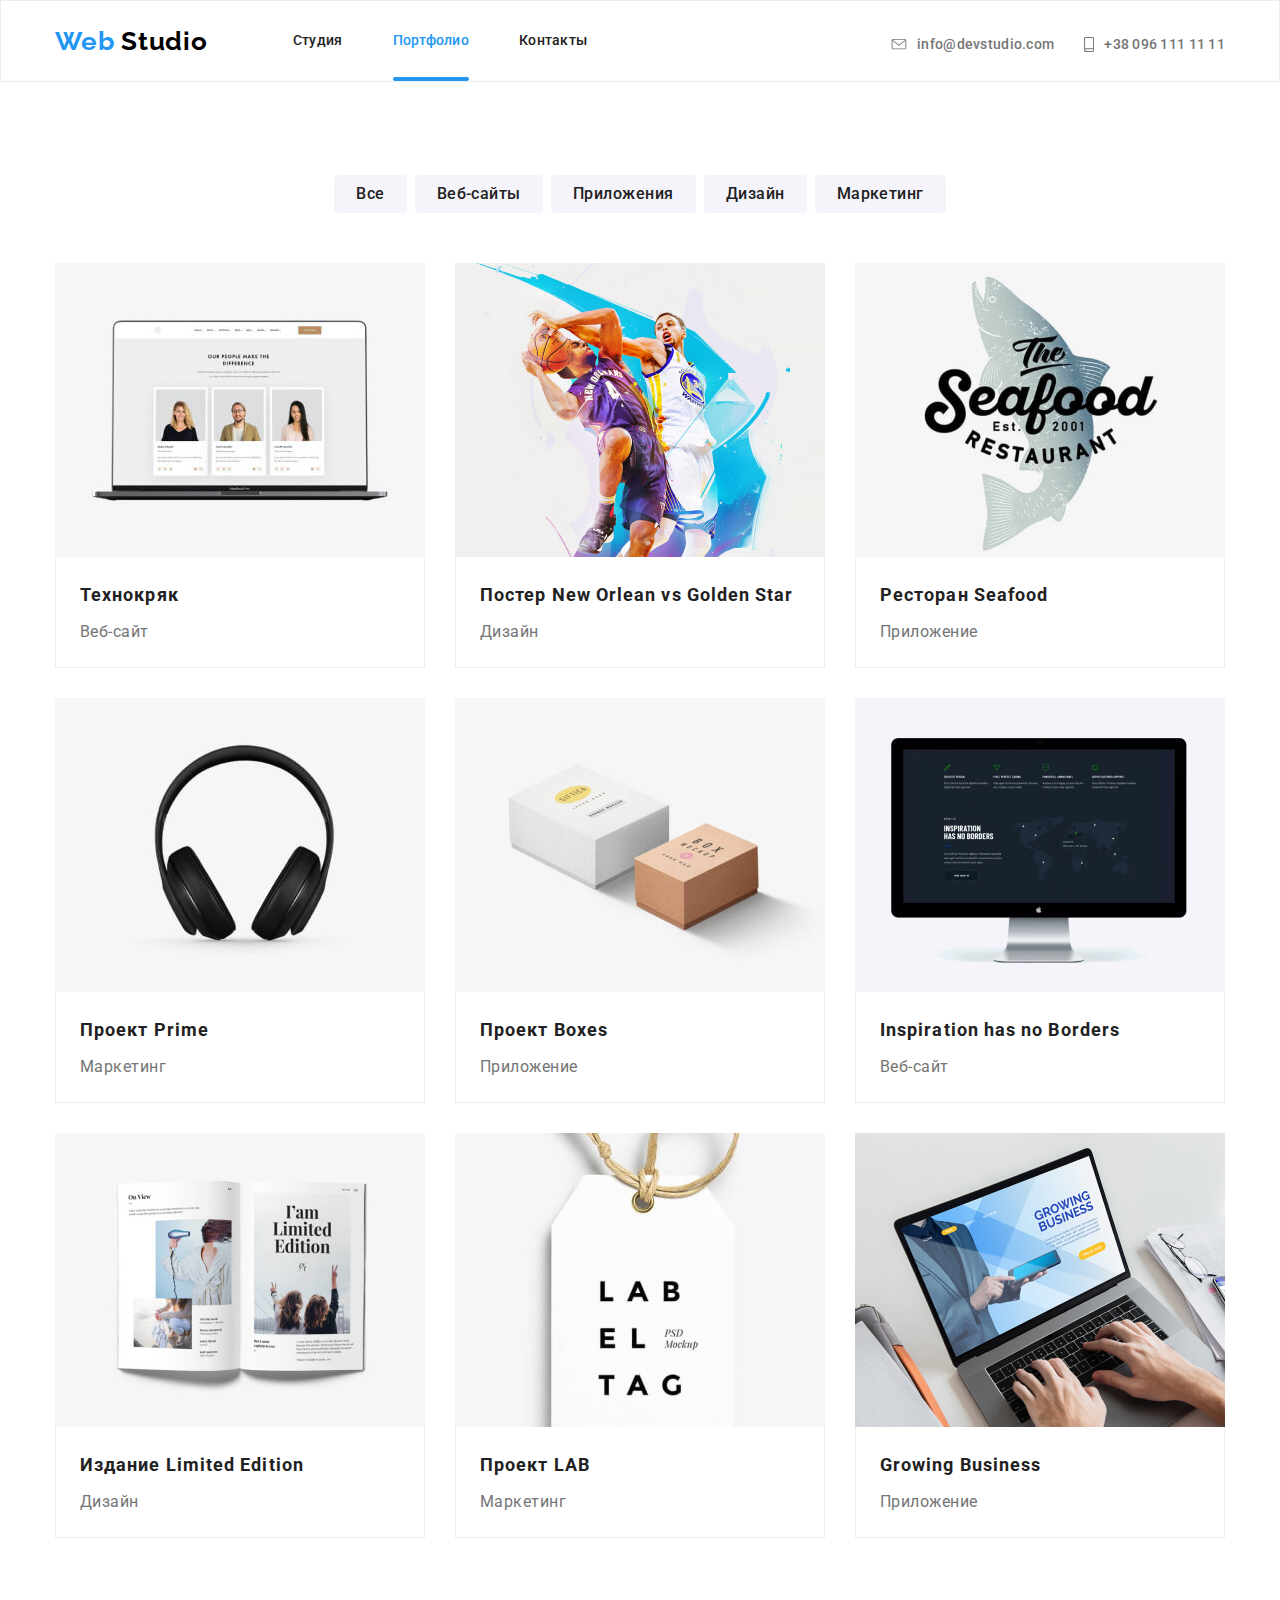
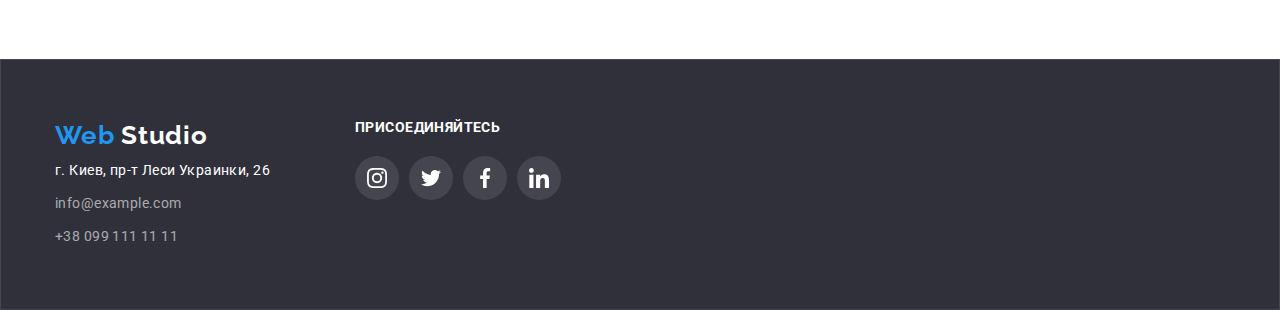
==== commit 66d868dc: "ДЗ - 4" ====
--- a/portfolio.html
+++ b/portfolio.html
@@ -44,13 +44,7 @@
         </nav>
         <ul class="header-address">
           <li class="header-address-list link">
-            <!-- <img
-                    class="header-address-link"
-                    src="./images/header/envelope.svg"
-                    alt="конверт"
-                  /> -->
-
-            <a href="mailto:info@devstudio.com">
+            <a class="header-address-link" href="mailto:info@devstudio.com">
               <svg class="header-icon-envelope">
                 <use href="./images/sprite.svg#envelope"></use>
               </svg>
@@ -58,12 +52,7 @@
             </a>
           </li>
           <li class="header-address-list link">
-            <!-- <img
-                    class="header-address-link"
-                    src="./images/header/smartphone.svg"
-                    alt="смартфон"
-                  /> -->
-            <a href="tel:+380961111111">
+            <a class="header-address-link" href="tel:+380961111111">
               <svg class="header-icon-phone">
                 <use href="./images/sprite.svg#smartphone"></use>
               </svg>
@@ -96,7 +85,7 @@
           <h1 class="title" hidden>ПОРТФОЛИО</h1>
           <ul class="portfolio-list list">
             <li class="portfolio-list-item">
-              <a class="link" href="">
+              <a class="portfolio-link link" href="">
                 <img
                   class="portfolio-img"
                   src="./images/portfolio-pic/portfolio-pic-1.jpg"
@@ -116,7 +105,7 @@
               </a>
             </li>
             <li class="portfolio-list-item">
-              <a class="link" href="">
+              <a class="portfolio-link link" href="">
                 <img
                   class="portfolio-img"
                   src="./images/portfolio-pic/portfolio-pic-2.jpg"
@@ -134,7 +123,7 @@
               </a>
             </li>
             <li class="portfolio-list-item">
-              <a class="link" href="">
+              <a class="portfolio-link link" href="">
                 <img
                   class="portfolio-img"
                   src="./images/portfolio-pic/portfolio-pic-3.jpg"
@@ -150,7 +139,7 @@
               </a>
             </li>
             <li class="portfolio-list-item">
-              <a class="link" href="">
+              <a class="portfolio-link link" href="">
                 <img
                   class="portfolio-img"
                   src="./images/portfolio-pic/portfolio-pic-4.jpg"
@@ -166,7 +155,7 @@
               </a>
             </li>
             <li class="portfolio-list-item">
-              <a class="link" href="">
+              <a class="portfolio-link link" href="">
                 <img
                   class="portfolio-img"
                   src="./images/portfolio-pic/portfolio-pic-5.jpg"
@@ -182,7 +171,7 @@
               </a>
             </li>
             <li class="portfolio-list-item">
-              <a class="link" href="">
+              <a class="portfolio-link link" href="">
                 <img
                   class="portfolio-img"
                   src="./images/portfolio-pic/portfolio-pic-6.jpg"
@@ -198,7 +187,7 @@
               </a>
             </li>
             <li class="portfolio-list-item">
-              <a class="link" href="">
+              <a class="portfolio-link link" href="">
                 <img
                   class="portfolio-img"
                   src="./images/portfolio-pic/portfolio-pic-7.jpg"
@@ -214,7 +203,7 @@
               </a>
             </li>
             <li class="portfolio-list-item">
-              <a class="link" href="">
+              <a class="portfolio-link link" href="">
                 <img
                   class="portfolio-img"
                   src="./images/portfolio-pic/portfolio-pic-8.jpg"
@@ -230,7 +219,7 @@
               </a>
             </li>
             <li class="portfolio-list-item">
-              <a class="link" href="">
+              <a class="portfolio-link link" href="">
                 <img
                   class="portfolio-img"
                   src="./images/portfolio-pic/portfolio-pic-9.jpg"
--- a/css/styles.css
+++ b/css/styles.css
@@ -19,7 +19,7 @@
 */
 
 /* * {
-  outline: 2px solid tomato;
+  outline: 1px solid tomato;
 } */
 
 html {
@@ -139,12 +139,12 @@
   align-items: center;
 }
 
-.header-address-list a:hover,
-.header-address-list a:focus,
-.header-address-list:hover .header-icon-envelope,
-.header-address-list:focus .header-icon-envelope,
-.header-address-list:hover .header-icon-phone,
-.header-address-list:focus .header-icon-phone {
+.header-address-link:hover,
+.header-address-link:focus,
+.header-address-link:hover .header-icon-envelope,
+.header-address-link:focus .header-icon-envelope,
+.header-address-link:hover .header-icon-phone,
+.header-address-link:focus .header-icon-phone {
   color: var(--accent-color);
   fill: var(--accent-color);
 }
@@ -288,8 +288,8 @@
   margin-bottom: 0px;
 }
 
-.portfolio-list-item:hover,
-.portfolio-list-item:focus {
+.portfolio-link:hover,
+.portfolio-link:focus {
   box-shadow: 1px 4px 6px rgba(0, 0, 0, 0.16), 0px 4px 4px rgba(0, 0, 0, 0.06),
     0px 1px 1px rgba(0, 0, 0, 0.12);
 }
@@ -339,11 +339,11 @@
 .hero {
   padding-top: 200px;
   padding-bottom: 200px;
-  /* временный background */
-  /* background: var(--background);
+  /* временный background
+  background: var(--background); */
   display: block;
   margin-left: auto;
-  margin-right: auto; */
+  margin-right: auto;
   background-image: linear-gradient(
       rgba(47, 48, 58, 0.8),
       rgba(47, 48, 58, 0.8)
@@ -506,11 +506,13 @@
   border-radius: 50%;
 }
 
-.card-social-list-link:hover {
+.card-social-list-link:hover,
+.card-social-list-link:focus {
   background-color: var(--accent-color);
 }
 
-.card-social-list-link:hover .icon-svg {
+.card-social-list-link:hover .icon-svg,
+.card-social-list-link:focus .icon-svg {
   fill: var(--secondary-text-color);
 }
 
